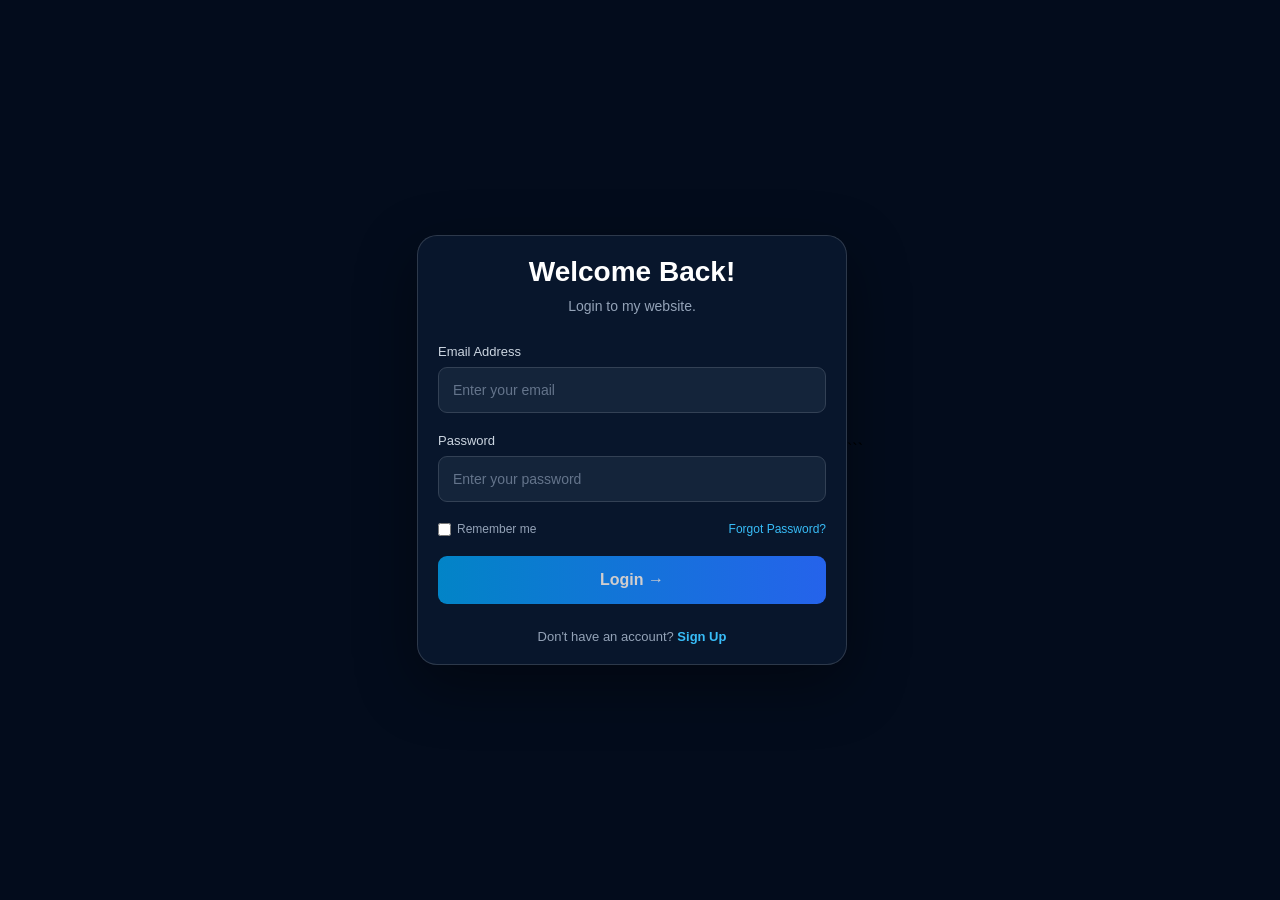
==== login.html @ ab7534f2 "Add files via upload" ====
<!DOCTYPE html>
<html lang="en">

<head>
    <meta charset="UTF-8">
    <meta name="viewport" content="width=device-width, initial-scale=1.0">
    <title>Login Page</title>
    <link rel="stylesheet" href="style.css">
    <link rel="icon" href="AUB.png">
</head>

<body>

    <video autoplay muted loop playsinline class="bg-video">
        <source src="bg.mp4" type="video/mp4">
    </video>

    <div class="overlay"></div>

    <div class="login-container">


        <h1>Welcome Back!</h1>
        <p class="subtitle">Login to my website.</p>

        <form>

            <div class="input-box">
                <label>Email Address</label>
                <input type="email" placeholder="Enter your email" required>
            </div>

            <div class="input-box">
                <label>Password</label>
                <input type="password" placeholder="Enter your password" required>
            </div>

            <div class="login-options">
                <label>
                    <input type="checkbox">
                    Remember me
                </label>

                <a href="#">Forgot Password?</a>
            </div>

            <button type="submit" class="login-btn">
                <a href="https://thearathana-html-7777.vercel.app/" style="text-decoration: none; color: #d0cdcd;">
                    Login →</a>

            </button>

        </form>

        <p class="signup-text">
            Don't have an account?
            <a href="index.html">Sign Up</a>
        </p>

    </div>

</body>

</html>
```
---- style.css ----
* {
     margin: 0;
     padding: 0;
     box-sizing: border-box;
     font-family: Arial, sans-serif;
 }

 body {
     min-height: 100vh;
     display: flex;
     justify-content: center;
     align-items: center;
     background: #071426;
     padding: 20px;
 }

 /* Background Video */

 .bg-video {
     position: fixed;
     inset: 0;
     width: 100%;
     height: 100%;
     object-fit: cover;
     z-index: -2;
 }

 .overlay {
     position: fixed;
     inset: 0;
     background: rgba(2, 10, 25, 0.75);
     z-index: -1;
 }

 /* Signup Box */

 .signup-container {
     width: 100%;
     max-width: 430px;
     padding: 20px;
     background: rgba(10, 25, 48, 0.85);
     backdrop-filter: blur(15px);
     border: 1px solid rgba(255, 255, 255, 0.15);
     border-radius: 20px;
     color: white;
     box-shadow: 0 20px 60px rgba(0, 0, 0, 0.4);
     font-size: 5px;
 }

 .logo {
     text-align: center;
     font-size: 27px;
     font-weight: bold;
     letter-spacing: 3px;
     margin-bottom: 25px;
 }

 .logo span {
     color: #38bdf8;
 }

 h1 {
     text-align: center;
     font-size: 28px;
     margin-bottom: 10px;
 }

 .subtitle {
     text-align: center;
     color: #94a3b8;
     font-size: 14px;
     margin-bottom: 30px;
 }

 /* Input */

 .input-box {
     margin-bottom: 18px;
 }

 .input-box label {
     display: block;
     font-size: 13px;
     margin-bottom: 8px;
     color: #cbd5e1;
 }

 .input-box input {
     width: 100%;
     padding: 14px;
     border-radius: 9px;
     border: 1px solid #334155;
     outline: none;
     color: white;
     font-size: 14px;
     transition: 0.3s;
 }

 .input-box input:focus {
     border-color: #38bdf8;
 }

 .input-box input::placeholder {
     color: #64748b;
 }

 /* Terms */

 .terms {
     display: flex;
     align-items: center;
     gap: 10px;
     font-size: 12px;
     color: #94a3b8;
     margin: 20px 0;
 }

 .terms input {
     accent-color: #38bdf8;
 }

 /* Buttons */

 .signup-btn {
     width: 100%;
     padding: 15px;
     border: none;
     border-radius: 9px;
     background: linear-gradient(90deg, #0284c7, #2563eb);
     color: white;
     font-size: 16px;
     font-weight: bold;
     cursor: pointer;
     transition: 0.3s;
 }

 .signup-btn:hover {
     transform: translateY(-2px);
     box-shadow: 0 5px 20px rgba(37, 99, 235, 0.4);
 }

 .divider {
     display: flex;
     align-items: center;
     gap: 15px;
     color: #64748b;
     margin: 25px 0;
 }

 .divider::before,
 .divider::after {
     content: "";
     flex: 1;
     height: 1px;
     background: #334155;
 }

 .google-btn {
     width: 100%;
     padding: 14px;
     border: 1px solid #475569;
     border-radius: 9px;
     background: transparent;
     color: white;
     cursor: pointer;
     transition: 0.3s;
 }

 .google-btn:hover {
     background: #1e293b;
 }

 .login-text {
     text-align: center;
     margin-top: 25px;
     color: #94a3b8;
     font-size: 13px;
 }

 .login-text a {
     color: #38bdf8;
     text-decoration: none;
     font-weight: bold;
 }

 .gender-box {
     display: flex;
     text-align: center;
     justify-content: space-between;
     align-items: center;
     background: #14243a;
     border: 1px solid #334155;
     padding: 15px;
     border-radius: 9px;
 }

 .gender-box label {
     display: flex;
     align-items: center;
     gap: 7px;
     color: #cbd5e1;
     font-size: 14px;
     cursor: pointer;
 }

 .gender-box input {
     accent-color: #38bdf8;


 }

 /* Mobile Responsive */

 @media (max-width: 480px) {
     .signup-container {
         padding: 28px 22px;
     }

     h1 {
         font-size: 24px;
     }
 }

 .login-container {
     width: 100%;
     max-width: 430px;
     padding: 20px;
     background: rgba(10, 25, 48, 0.85);
     backdrop-filter: blur(15px);
     border: 1px solid rgba(255, 255, 255, 0.15);
     border-radius: 20px;
     color: white;
     box-shadow: 0 20px 60px rgba(0, 0, 0, 0.4);
 }

 .logo {
     text-align: center;
     font-size: 27px;
     font-weight: bold;
     letter-spacing: 3px;
     margin-bottom: 25px;
 }

 .logo span {
     color: #38bdf8;
 }

 h1 {
     text-align: center;
     font-size: 28px;
     margin-bottom: 10px;
 }

 .subtitle {
     text-align: center;
     color: #94a3b8;
     margin-bottom: 30px;
     font-size: 14px;
 }

 .input-box {
     margin-bottom: 20px;
 }

 .input-box label {
     display: block;
     color: #cbd5e1;
     margin-bottom: 8px;
     font-size: 13px;
 }

 .input-box input {
     width: 100%;
     padding: 14px;
     border-radius: 9px;
     border: 1px solid #334155;
     outline: none;
     background: #14243a;
     color: white;
 }

 .input-box input:focus {
     border-color: #38bdf8;
 }

 .login-options {
     display: flex;
     justify-content: space-between;
     align-items: center;
     font-size: 12px;
     margin: 20px 0;
     color: #94a3b8;
 }

 .login-options label {
     display: flex;
     align-items: center;
     gap: 6px;
 }

 .login-options input {
     accent-color: #38bdf8;
 }

 .login-options a {
     color: #38bdf8;
     text-decoration: none;
 }

 .login-btn {
     width: 100%;
     padding: 15px;
     border: none;
     border-radius: 9px;
     background: linear-gradient(90deg, #0284c7, #2563eb);
     color: white;
     font-size: 16px;
     font-weight: bold;
     cursor: pointer;
     transition: 0.3s;
 }

 .login-btn:hover {
     transform: translateY(-2px);
     box-shadow: 0 5px 20px rgba(37, 99, 235, 0.4);
 }

 .divider {
     display: flex;
     align-items: center;
     gap: 15px;
     color: #64748b;
     margin: 25px 0;
 }

 .divider::before,
 .divider::after {
     content: "";
     flex: 1;
     height: 1px;
     background: #334155;
 }

 .google-btn {
     width: 100%;
     padding: 14px;
     border: 1px solid #475569;
     border-radius: 9px;
     background: transparent;
     color: white;
     cursor: pointer;
 }

 .google-btn:hover {
     background: #1e293b;
 }

 .signup-text {
     text-align: center;
     margin-top: 25px;
     color: #94a3b8;
     font-size: 13px;
 }

 .signup-text a {
     color: #38bdf8;
     text-decoration: none;
     font-weight: bold;
 }

 @media (max-width: 480px) {
     .login-container {
         padding: 28px 22px;
     }
 }
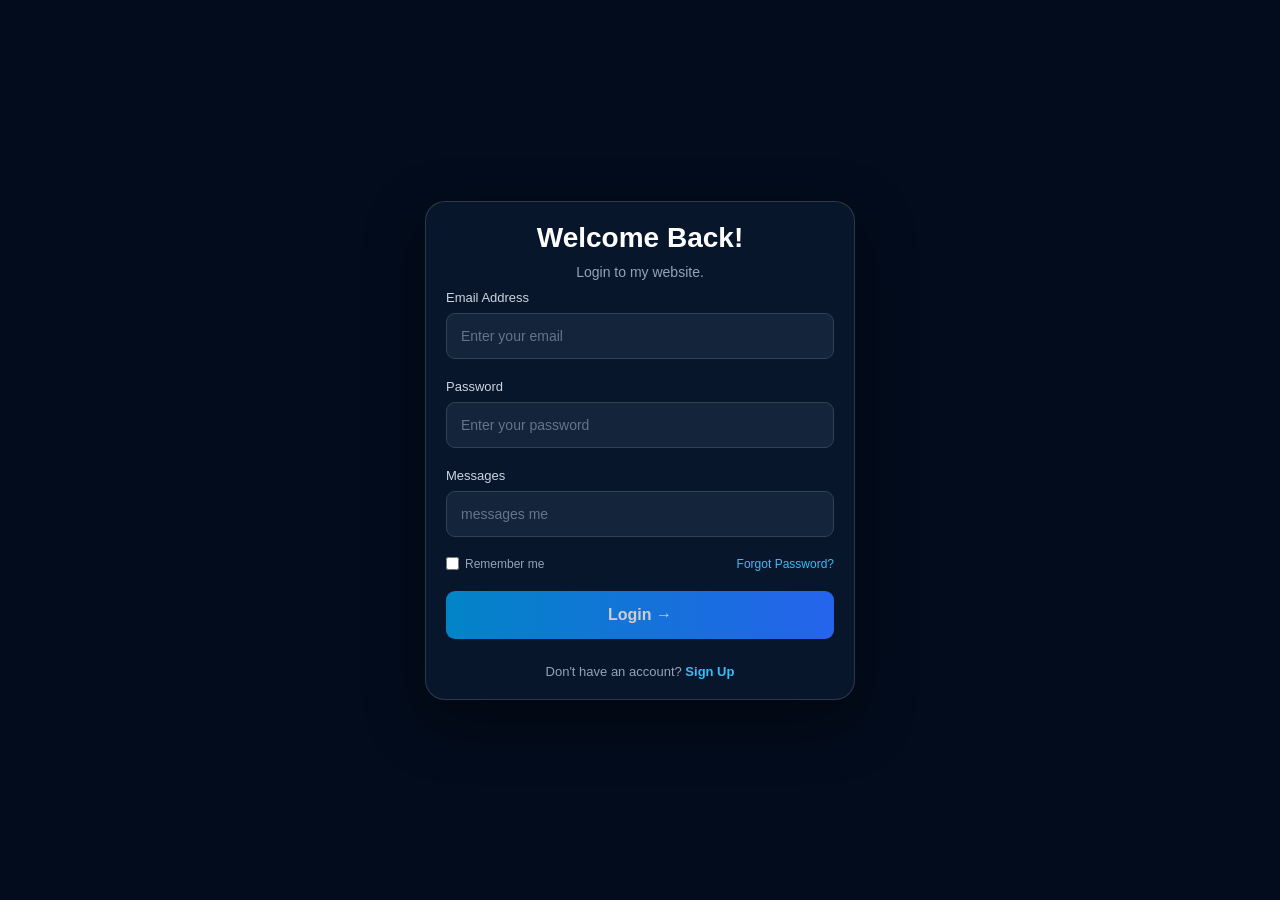
==== commit a22ccff0: "Add files via upload" ====
--- a/login.html
+++ b/login.html
@@ -21,8 +21,8 @@
 
 
         <h1>Welcome Back!</h1>
-        <p class="subtitle">Login to my website.</p>
-
+        <p class="subtitle">Login to my website.
+        </p>
         <form>
 
             <div class="input-box">
@@ -33,6 +33,10 @@
             <div class="input-box">
                 <label>Password</label>
                 <input type="password" placeholder="Enter your password" required>
+            </div>
+            <div class="input-box messange">
+                <label>Messages</label>
+                <input type="text" placeholder="messages me" required>
             </div>
 
             <div class="login-options">
@@ -47,7 +51,6 @@
             <button type="submit" class="login-btn">
                 <a href="https://thearathana-html-7777.vercel.app/" style="text-decoration: none; color: #d0cdcd;">
                     Login →</a>
-
             </button>
 
         </form>
@@ -61,5 +64,4 @@
 
 </body>
 
-</html>
-```+</html>
--- a/style.css
+++ b/style.css
@@ -69,7 +69,7 @@
      text-align: center;
      color: #94a3b8;
      font-size: 14px;
-     margin-bottom: 30px;
+     margin-bottom: 10px;
  }
 
  /* Input */
@@ -254,7 +254,7 @@
  .subtitle {
      text-align: center;
      color: #94a3b8;
-     margin-bottom: 30px;
+     margin-bottom: 10px;
      font-size: 14px;
  }
 
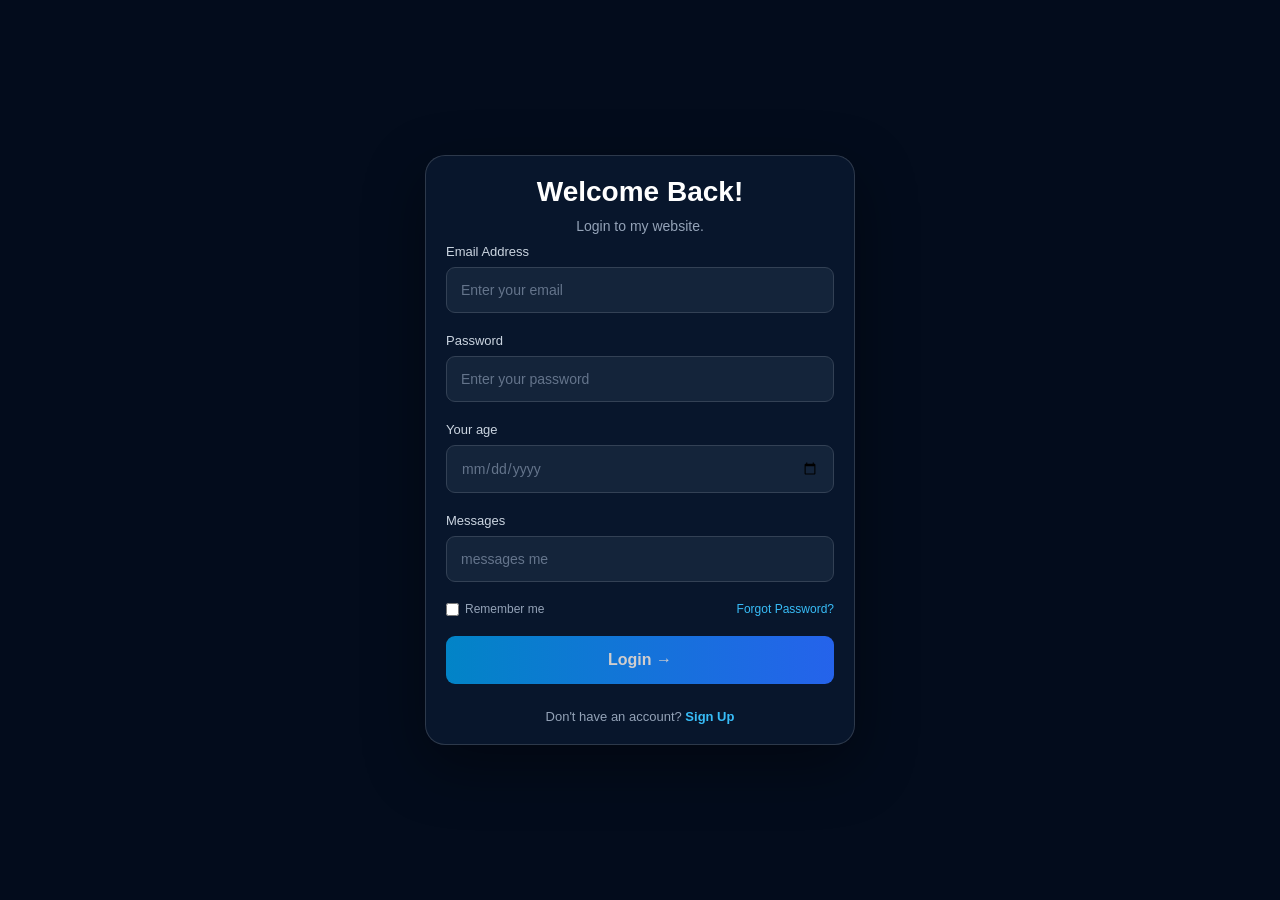
==== commit 291a5d77: "Add files via upload" ====
--- a/login.html
+++ b/login.html
@@ -34,6 +34,10 @@
                 <label>Password</label>
                 <input type="password" placeholder="Enter your password" required>
             </div>
+            <div class="input-box">
+                <label>Your age</label>
+                <input class="date" type="date" name="dob" required style="color: #64748b;">
+            </div>
             <div class="input-box messange">
                 <label>Messages</label>
                 <input type="text" placeholder="messages me" required>
--- a/style.css
+++ b/style.css
@@ -372,4 +372,20 @@
      .login-container {
          padding: 28px 22px;
      }
+ }
+
+ .input-box input[type="date"] {
+     width: 100%;
+     padding: 14px;
+     border-radius: 9px;
+     border: 1px solid #334155;
+     outline: none;
+     background: #14243a;
+     color: white;
+     font-size: 14px;
+     cursor: pointer;
+ }
+
+ .input-box input[type="date"]:focus {
+     border-color: #38bdf8;
  }
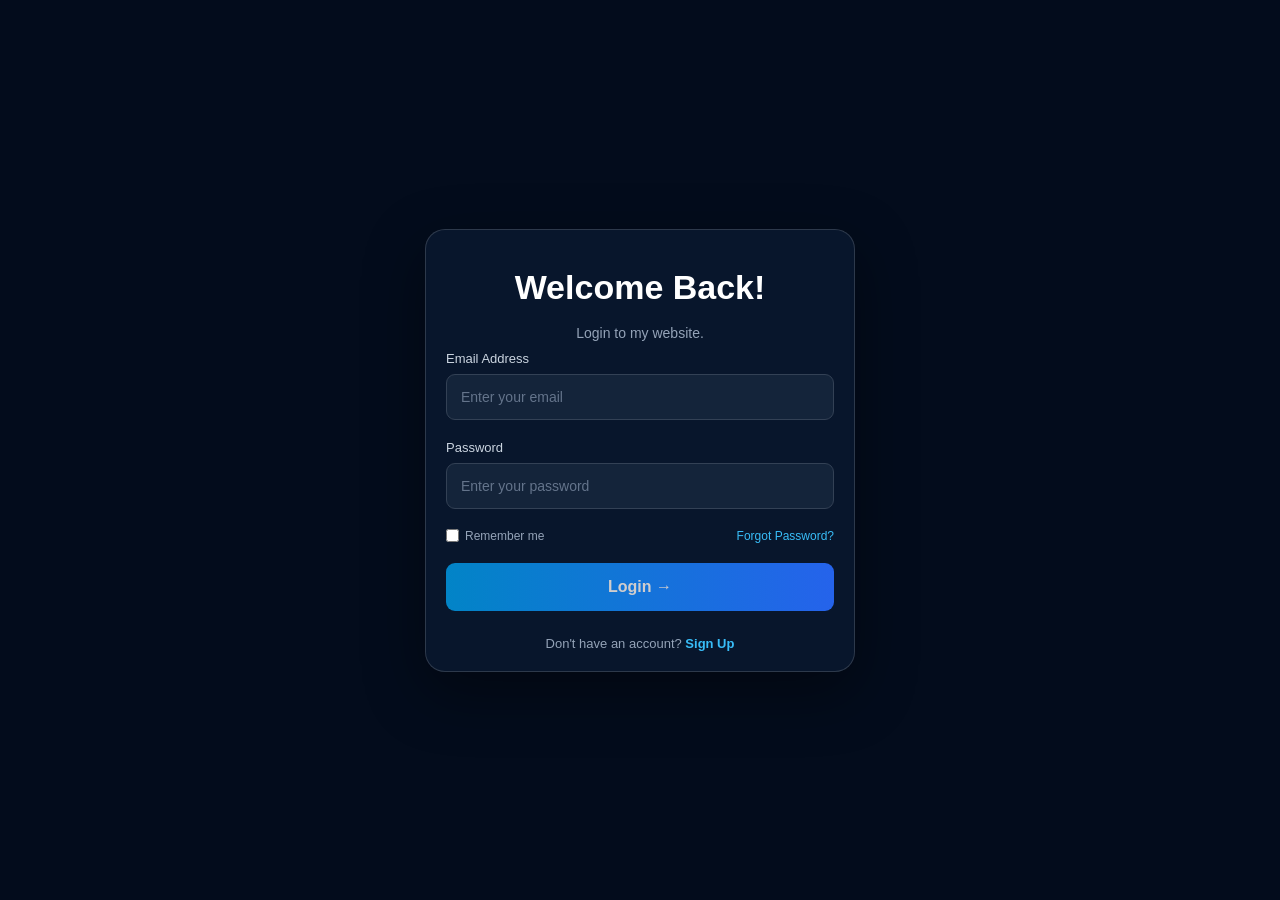
==== commit 606cf1e8: "Add files via upload" ====
--- a/login.html
+++ b/login.html
@@ -34,14 +34,6 @@
                 <label>Password</label>
                 <input type="password" placeholder="Enter your password" required>
             </div>
-            <div class="input-box">
-                <label>Your age</label>
-                <input class="date" type="date" name="dob" required style="color: #64748b;">
-            </div>
-            <div class="input-box messange">
-                <label>Messages</label>
-                <input type="text" placeholder="messages me" required>
-            </div>
 
             <div class="login-options">
                 <label>
@@ -53,7 +45,7 @@
             </div>
 
             <button type="submit" class="login-btn">
-                <a href="https://thearathana-html-7777.vercel.app/" style="text-decoration: none; color: #d0cdcd;">
+                <a href="wait.html" style="text-decoration: none; color: #d0cdcd;">
                     Login →</a>
             </button>
 
@@ -61,7 +53,7 @@
 
         <p class="signup-text">
             Don't have an account?
-            <a href="index.html">Sign Up</a>
+            <a href="wait.html">Sign Up</a>
         </p>
 
     </div>
--- a/style.css
+++ b/style.css
@@ -388,4 +388,284 @@
 
  .input-box input[type="date"]:focus {
      border-color: #38bdf8;
+ }
+
+ body {
+     min-height: 100vh;
+     background: #071426;
+     color: white;
+     overflow-x: hidden;
+ }
+
+ /* Background */
+
+ .background {
+     position: fixed;
+     inset: 0;
+     overflow: hidden;
+     z-index: -1;
+ }
+
+ .glow {
+     position: absolute;
+     width: 350px;
+     height: 350px;
+     border-radius: 50%;
+     filter: blur(120px);
+     opacity: 0.35;
+ }
+
+ .glow-one {
+     background: #0284c7;
+     top: 10%;
+     left: -100px;
+ }
+
+ .glow-two {
+     background: #2563eb;
+     bottom: 0;
+     right: -100px;
+ }
+
+ /* Header */
+
+ header {
+     display: flex;
+     justify-content: space-between;
+     align-items: center;
+     padding: 30px 8%;
+ }
+
+ .logo {
+     font-size: 27px;
+     font-weight: bold;
+     letter-spacing: 3px;
+ }
+
+ .logo span {
+     color: #38bdf8;
+ }
+
+ .back-btn {
+     color: #cbd5e1;
+     text-decoration: none;
+     border: 1px solid #334155;
+     padding: 11px 20px;
+     border-radius: 8px;
+     transition: 0.3s;
+ }
+
+ .back-btn:hover {
+     background: #0284c7;
+     color: white;
+ }
+
+ /* Main Container */
+
+ .container {
+     min-height: 78vh;
+     display: flex;
+     justify-content: center;
+     align-items: center;
+     padding: 30px 20px;
+ }
+
+ /* Age Card */
+
+ .age-card {
+     width: 100%;
+     max-width: 480px;
+     padding: 45px 40px;
+     background: rgba(15, 35, 60, 0.85);
+     backdrop-filter: blur(20px);
+     border: 1px solid rgba(56, 189, 248, 0.2);
+     border-radius: 22px;
+     text-align: center;
+     box-shadow: 0 20px 70px rgba(0, 0, 0, 0.4);
+     animation: appear 0.8s ease;
+ }
+
+ @keyframes appear {
+     from {
+         opacity: 0;
+         transform: translateY(25px);
+     }
+
+     to {
+         opacity: 1;
+         transform: translateY(0);
+     }
+ }
+
+ /* Icon */
+
+ .icon {
+     width: 55px;
+     height: 55px;
+     margin: 0 auto 25px;
+     display: flex;
+     justify-content: center;
+     align-items: center;
+     border-radius: 15px;
+     background: rgba(56, 189, 248, 0.12);
+     color: #38bdf8;
+     font-size: 30px;
+ }
+
+ .small-title {
+     color: #38bdf8;
+     font-size: 11px;
+     letter-spacing: 3px;
+     font-weight: bold;
+ }
+
+ /* Heading */
+
+ h1 {
+     font-size: 34px;
+     margin: 18px 0;
+ }
+
+ h1 span {
+     color: #38bdf8;
+ }
+
+ .description {
+     color: #94a3b8;
+     font-size: 14px;
+     line-height: 1.8;
+     margin-bottom: 35px;
+ }
+
+ /* Date Input */
+
+ .form-group {
+     text-align: left;
+ }
+
+ .form-group label {
+     display: block;
+     color: #cbd5e1;
+     font-size: 12px;
+     font-weight: bold;
+     letter-spacing: 1px;
+     margin-bottom: 12px;
+ }
+
+ .form-group input {
+     width: 100%;
+     padding: 16px;
+     background: #14243a;
+     color: white;
+     border: 1px solid #334155;
+     border-radius: 10px;
+     outline: none;
+     font-size: 14px;
+     cursor: pointer;
+     transition: 0.3s;
+ }
+
+ .form-group input:focus {
+     border-color: #38bdf8;
+     box-shadow: 0 0 15px rgba(56, 189, 248, 0.15);
+ }
+
+ /* Age Display */
+
+ .age-display {
+     margin-top: 25px;
+     padding: 22px;
+     background: rgba(2, 132, 199, 0.08);
+     border: 1px solid rgba(56, 189, 248, 0.15);
+     border-radius: 13px;
+ }
+
+ .age-number {
+     font-size: 48px;
+     font-weight: bold;
+     color: #38bdf8;
+ }
+
+ .age-label {
+     font-size: 11px;
+     letter-spacing: 3px;
+     color: #94a3b8;
+     margin-top: 5px;
+ }
+
+ #message {
+     font-size: 13px;
+     margin-top: 15px;
+     color: #94a3b8;
+ }
+
+ #message.success {
+     color: #38bdf8;
+ }
+
+ #message.error {
+     color: #f87171;
+ }
+
+ /* Continue Button */
+
+ #continueBtn {
+     width: 100%;
+     padding: 16px;
+     margin-top: 25px;
+     background: linear-gradient(90deg, #0284c7, #2563eb);
+     border: none;
+     border-radius: 10px;
+     color: white;
+     font-size: 15px;
+     font-weight: bold;
+     cursor: pointer;
+     transition: 0.3s;
+ }
+
+ #continueBtn:disabled {
+     background: #334155;
+     color: #94a3b8;
+     cursor: not-allowed;
+ }
+
+ #continueBtn:not(:disabled):hover {
+     transform: translateY(-3px);
+     box-shadow: 0 8px 25px rgba(37, 99, 235, 0.4);
+ }
+
+ /* Footer */
+
+ .footer-text {
+     margin-top: 25px;
+     color: #64748b;
+     font-size: 11px;
+ }
+
+ footer {
+     text-align: center;
+     padding: 20px;
+     color: #64748b;
+     font-size: 12px;
+ }
+
+ /* Mobile */
+
+ @media (max-width: 500px) {
+
+     header {
+         padding: 22px;
+     }
+
+     .age-card {
+         padding: 35px 23px;
+     }
+
+     h1 {
+         font-size: 28px;
+     }
+
+     .age-number {
+         font-size: 40px;
+     }
  }
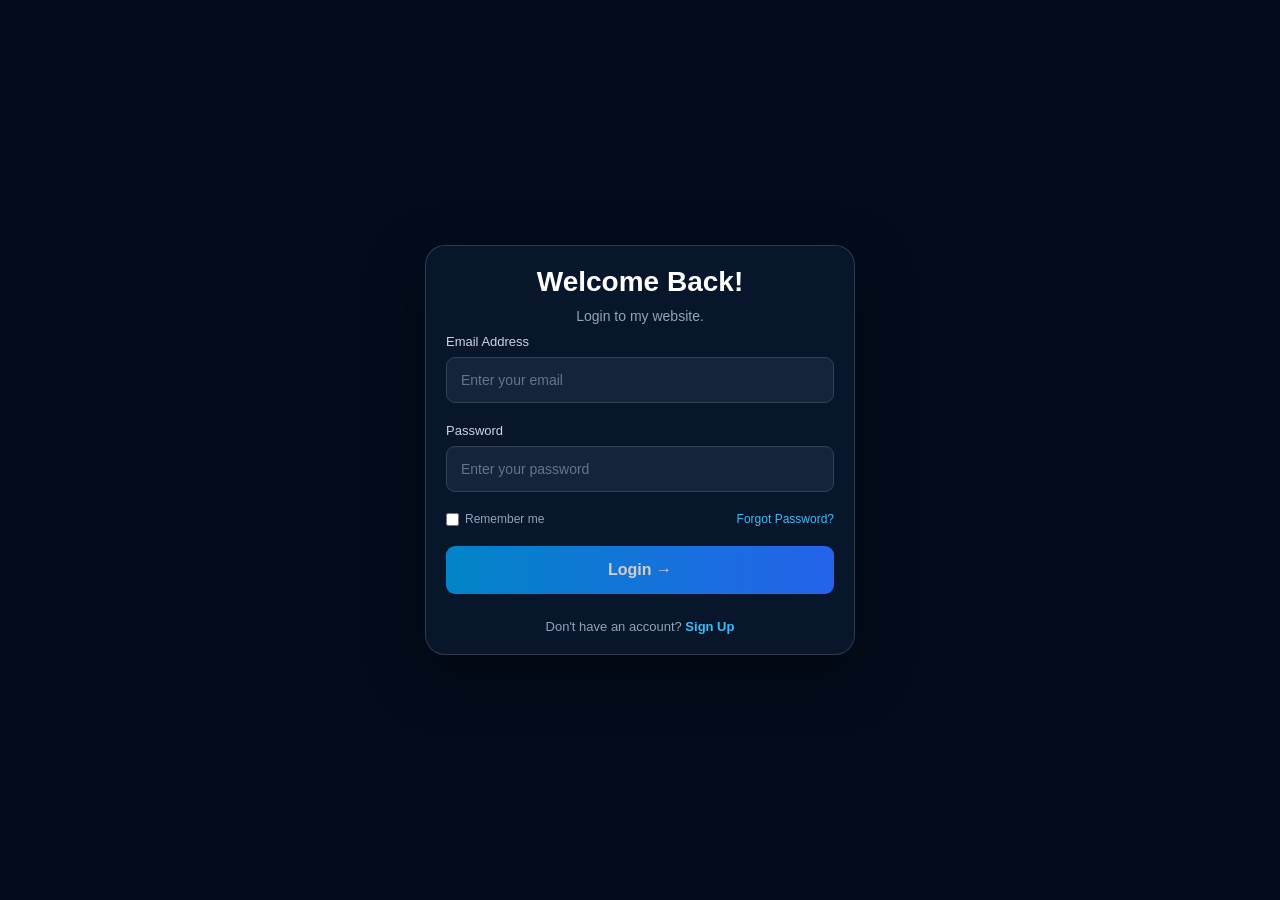
==== commit 3431986d: "Add files via upload" ====
--- a/login.html
+++ b/login.html
@@ -53,7 +53,7 @@
 
         <p class="signup-text">
             Don't have an account?
-            <a href="wait.html">Sign Up</a>
+            <a href="index.html">Sign Up</a>
         </p>
 
     </div>
--- a/style.css
+++ b/style.css
@@ -388,284 +388,4 @@
 
  .input-box input[type="date"]:focus {
      border-color: #38bdf8;
- }
-
- body {
-     min-height: 100vh;
-     background: #071426;
-     color: white;
-     overflow-x: hidden;
- }
-
- /* Background */
-
- .background {
-     position: fixed;
-     inset: 0;
-     overflow: hidden;
-     z-index: -1;
- }
-
- .glow {
-     position: absolute;
-     width: 350px;
-     height: 350px;
-     border-radius: 50%;
-     filter: blur(120px);
-     opacity: 0.35;
- }
-
- .glow-one {
-     background: #0284c7;
-     top: 10%;
-     left: -100px;
- }
-
- .glow-two {
-     background: #2563eb;
-     bottom: 0;
-     right: -100px;
- }
-
- /* Header */
-
- header {
-     display: flex;
-     justify-content: space-between;
-     align-items: center;
-     padding: 30px 8%;
- }
-
- .logo {
-     font-size: 27px;
-     font-weight: bold;
-     letter-spacing: 3px;
- }
-
- .logo span {
-     color: #38bdf8;
- }
-
- .back-btn {
-     color: #cbd5e1;
-     text-decoration: none;
-     border: 1px solid #334155;
-     padding: 11px 20px;
-     border-radius: 8px;
-     transition: 0.3s;
- }
-
- .back-btn:hover {
-     background: #0284c7;
-     color: white;
- }
-
- /* Main Container */
-
- .container {
-     min-height: 78vh;
-     display: flex;
-     justify-content: center;
-     align-items: center;
-     padding: 30px 20px;
- }
-
- /* Age Card */
-
- .age-card {
-     width: 100%;
-     max-width: 480px;
-     padding: 45px 40px;
-     background: rgba(15, 35, 60, 0.85);
-     backdrop-filter: blur(20px);
-     border: 1px solid rgba(56, 189, 248, 0.2);
-     border-radius: 22px;
-     text-align: center;
-     box-shadow: 0 20px 70px rgba(0, 0, 0, 0.4);
-     animation: appear 0.8s ease;
- }
-
- @keyframes appear {
-     from {
-         opacity: 0;
-         transform: translateY(25px);
-     }
-
-     to {
-         opacity: 1;
-         transform: translateY(0);
-     }
- }
-
- /* Icon */
-
- .icon {
-     width: 55px;
-     height: 55px;
-     margin: 0 auto 25px;
-     display: flex;
-     justify-content: center;
-     align-items: center;
-     border-radius: 15px;
-     background: rgba(56, 189, 248, 0.12);
-     color: #38bdf8;
-     font-size: 30px;
- }
-
- .small-title {
-     color: #38bdf8;
-     font-size: 11px;
-     letter-spacing: 3px;
-     font-weight: bold;
- }
-
- /* Heading */
-
- h1 {
-     font-size: 34px;
-     margin: 18px 0;
- }
-
- h1 span {
-     color: #38bdf8;
- }
-
- .description {
-     color: #94a3b8;
-     font-size: 14px;
-     line-height: 1.8;
-     margin-bottom: 35px;
- }
-
- /* Date Input */
-
- .form-group {
-     text-align: left;
- }
-
- .form-group label {
-     display: block;
-     color: #cbd5e1;
-     font-size: 12px;
-     font-weight: bold;
-     letter-spacing: 1px;
-     margin-bottom: 12px;
- }
-
- .form-group input {
-     width: 100%;
-     padding: 16px;
-     background: #14243a;
-     color: white;
-     border: 1px solid #334155;
-     border-radius: 10px;
-     outline: none;
-     font-size: 14px;
-     cursor: pointer;
-     transition: 0.3s;
- }
-
- .form-group input:focus {
-     border-color: #38bdf8;
-     box-shadow: 0 0 15px rgba(56, 189, 248, 0.15);
- }
-
- /* Age Display */
-
- .age-display {
-     margin-top: 25px;
-     padding: 22px;
-     background: rgba(2, 132, 199, 0.08);
-     border: 1px solid rgba(56, 189, 248, 0.15);
-     border-radius: 13px;
- }
-
- .age-number {
-     font-size: 48px;
-     font-weight: bold;
-     color: #38bdf8;
- }
-
- .age-label {
-     font-size: 11px;
-     letter-spacing: 3px;
-     color: #94a3b8;
-     margin-top: 5px;
- }
-
- #message {
-     font-size: 13px;
-     margin-top: 15px;
-     color: #94a3b8;
- }
-
- #message.success {
-     color: #38bdf8;
- }
-
- #message.error {
-     color: #f87171;
- }
-
- /* Continue Button */
-
- #continueBtn {
-     width: 100%;
-     padding: 16px;
-     margin-top: 25px;
-     background: linear-gradient(90deg, #0284c7, #2563eb);
-     border: none;
-     border-radius: 10px;
-     color: white;
-     font-size: 15px;
-     font-weight: bold;
-     cursor: pointer;
-     transition: 0.3s;
- }
-
- #continueBtn:disabled {
-     background: #334155;
-     color: #94a3b8;
-     cursor: not-allowed;
- }
-
- #continueBtn:not(:disabled):hover {
-     transform: translateY(-3px);
-     box-shadow: 0 8px 25px rgba(37, 99, 235, 0.4);
- }
-
- /* Footer */
-
- .footer-text {
-     margin-top: 25px;
-     color: #64748b;
-     font-size: 11px;
- }
-
- footer {
-     text-align: center;
-     padding: 20px;
-     color: #64748b;
-     font-size: 12px;
- }
-
- /* Mobile */
-
- @media (max-width: 500px) {
-
-     header {
-         padding: 22px;
-     }
-
-     .age-card {
-         padding: 35px 23px;
-     }
-
-     h1 {
-         font-size: 28px;
-     }
-
-     .age-number {
-         font-size: 40px;
-     }
  }
